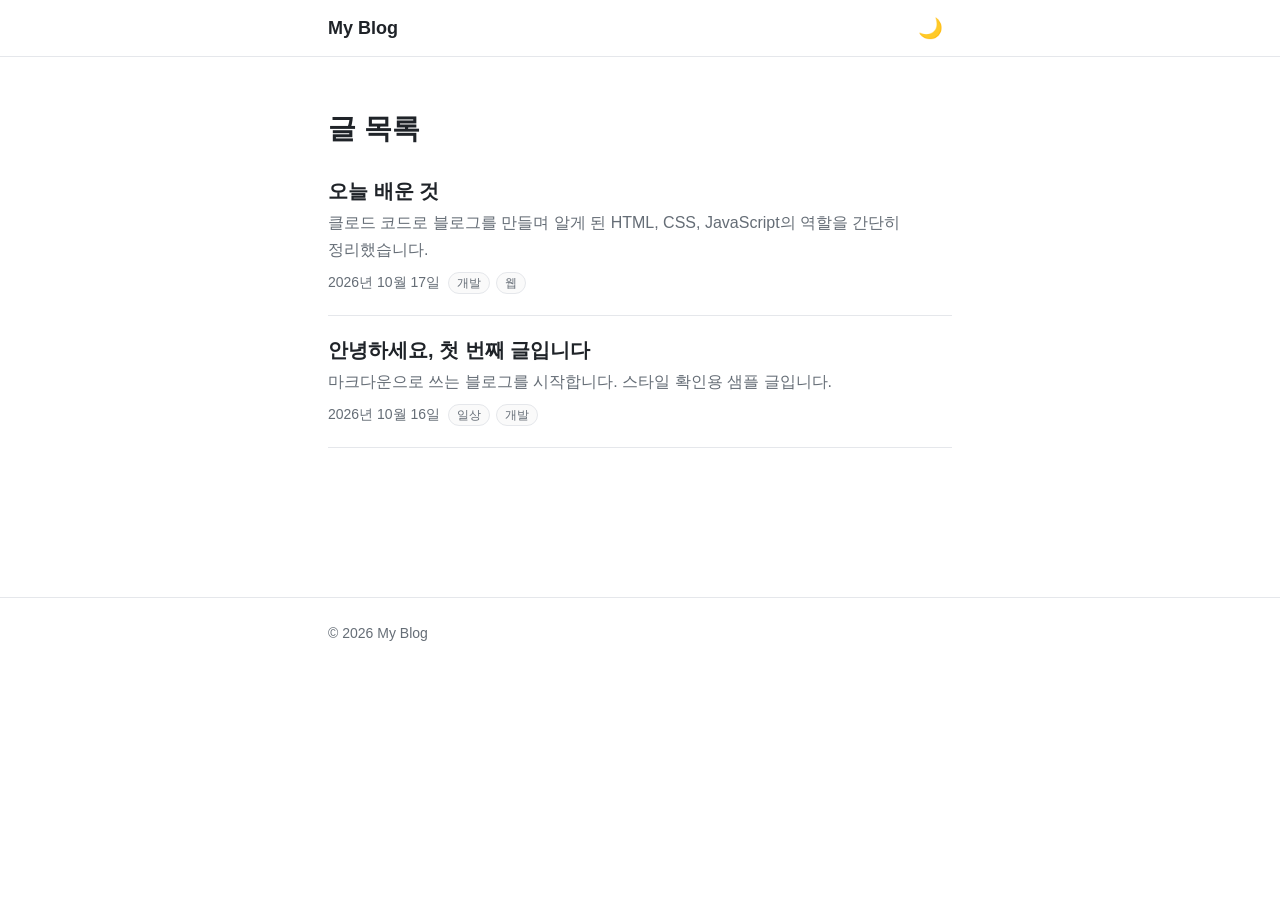
==== index.html @ 303f5e06 "블로그 초기 버전 완성 Co-Authored-By: Claude Sonnet 5.5 <noreply@anthropic.com>" ====
<!DOCTYPE html>
<html lang="ko">
<head>
  <meta charset="utf-8">
  <meta name="viewport" content="width=device-width, initial-scale=1">
  <title>My Blog</title>
  <meta name="description" content="마크다운으로 쓰는 블로그">
  <link rel="icon" href="assets/favicon.svg" type="image/svg+xml">
  <script>
    // FOUC 방지: 렌더링 전에 저장된 테마를 적용한다.
    (function () {
      try {
        var t = localStorage.getItem('theme');
        if (t === 'dark' || t === 'light') document.documentElement.dataset.theme = t;
      } catch (e) {}
    })();
  </script>
  <link rel="stylesheet" href="css/base.css">
  <link rel="stylesheet" href="css/layout.css">
  <link rel="stylesheet" href="css/post.css">
</head>
<body>
  <header class="site-header">
    <div class="container site-header__inner">
      <a class="site-title" href="#/">My Blog</a>
      <button class="theme-toggle" id="theme-toggle" type="button" aria-label="테마 전환">
        <span aria-hidden="true" class="theme-toggle__icon"></span>
      </button>
    </div>
  </header>

  <main class="container" id="app" aria-live="polite"></main>

  <footer class="site-footer">
    <div class="container">© <span id="year"></span> My Blog</div>
  </footer>

  <script src="js/vendor/marked.min.js"></script>
  <script type="module" src="js/main.js"></script>
</body>
</html>
---- css/base.css ----
:root {
  --bg: #ffffff;
  --fg: #1f2328;
  --muted: #656d76;
  --border: #e5e7eb;
  --accent: #2563eb;
  --code-bg: #f3f4f6;
  --card-bg: #fafafa;
  --font-sans: Pretendard, -apple-system, BlinkMacSystemFont, "Segoe UI", "Apple SD Gothic Neo", "Malgun Gothic", "Noto Sans KR", sans-serif;
  --font-mono: ui-monospace, SFMono-Regular, Menlo, Consolas, "D2Coding", monospace;
  color-scheme: light;
}

@media (prefers-color-scheme: dark) {
  :root:not([data-theme="light"]) {
    --bg: #0f1115;
    --fg: #e6e8eb;
    --muted: #9aa3ad;
    --border: #2a2f37;
    --accent: #6ea8fe;
    --code-bg: #1b1f27;
    --card-bg: #151922;
    color-scheme: dark;
  }
}

:root[data-theme="dark"] {
  --bg: #0f1115;
  --fg: #e6e8eb;
  --muted: #9aa3ad;
  --border: #2a2f37;
  --accent: #6ea8fe;
  --code-bg: #1b1f27;
  --card-bg: #151922;
  color-scheme: dark;
}

*, *::before, *::after { box-sizing: border-box; }

html { -webkit-text-size-adjust: 100%; }

body {
  margin: 0;
  background: var(--bg);
  color: var(--fg);
  font-family: var(--font-sans);
  font-size: 1rem;
  line-height: 1.7;
  word-break: keep-all;
  overflow-wrap: anywhere;
  -webkit-font-smoothing: antialiased;
}

a { color: var(--accent); text-underline-offset: 3px; }

img { max-width: 100%; height: auto; }

button { font: inherit; color: inherit; }

:focus-visible { outline: 2px solid var(--accent); outline-offset: 2px; }
---- css/layout.css ----
.container {
  width: 100%;
  max-width: 42rem;
  margin-inline: auto;
  padding-inline: 1rem;
}

.site-header {
  border-bottom: 1px solid var(--border);
  position: sticky;
  top: 0;
  background: var(--bg);
  z-index: 10;
}

.site-header__inner {
  display: flex;
  align-items: center;
  justify-content: space-between;
  min-height: 3.5rem;
}

.site-title {
  color: var(--fg);
  font-weight: 700;
  font-size: 1.125rem;
  text-decoration: none;
}

.theme-toggle {
  width: 44px;
  height: 44px;
  border: 0;
  border-radius: 50%;
  background: transparent;
  cursor: pointer;
  font-size: 1.25rem;
}
.theme-toggle:hover { background: var(--code-bg); }
.theme-toggle__icon::before { content: "🌙"; }
:root[data-theme="dark"] .theme-toggle__icon::before { content: "☀️"; }
@media (prefers-color-scheme: dark) {
  :root:not([data-theme="light"]) .theme-toggle__icon::before { content: "☀️"; }
}

#app { padding-block: 2rem 3rem; min-height: 60vh; }

.page-title { font-size: 1.5rem; margin: 0 0 1.5rem; }

.post-list { list-style: none; margin: 0; padding: 0; }

.post-card {
  padding: 1.25rem 0;
  border-bottom: 1px solid var(--border);
}
.post-card:first-child { padding-top: 0; }

.post-card__title {
  margin: 0 0 .25rem;
  font-size: 1.25rem;
  line-height: 1.4;
}
.post-card__title a { color: var(--fg); text-decoration: none; }
.post-card__title a:hover { color: var(--accent); }

.post-card__summary { margin: .25rem 0 .5rem; color: var(--muted); }

.meta { color: var(--muted); font-size: .875rem; }

.tags { display: inline-flex; flex-wrap: wrap; gap: .375rem; margin-left: .5rem; }
.tag {
  padding: 0 .5rem;
  border: 1px solid var(--border);
  border-radius: 999px;
  font-size: .75rem;
  background: var(--card-bg);
}

.back-link {
  display: inline-block;
  margin-bottom: 1.5rem;
  color: var(--muted);
  text-decoration: none;
  min-height: 44px;
  line-height: 44px;
}
.back-link:hover { color: var(--accent); }

.notice { text-align: center; padding: 3rem 0; color: var(--muted); }

.site-footer {
  border-top: 1px solid var(--border);
  padding-block: 1.5rem;
  color: var(--muted);
  font-size: .875rem;
}

@media (min-width: 640px) {
  .container { padding-inline: 1.5rem; }
  #app { padding-block: 3rem 4rem; }
  .page-title { font-size: 1.75rem; }
}
---- css/post.css ----
.post__header { margin-bottom: 2rem; }
.post__title { font-size: 1.75rem; line-height: 1.3; margin: 0 0 .5rem; }

.prose { font-size: 1.0625rem; line-height: 1.8; }

.prose > :first-child { margin-top: 0; }

.prose h2, .prose h3, .prose h4 { line-height: 1.35; margin: 2.2em 0 .6em; }
.prose h2 { font-size: 1.4rem; padding-bottom: .3em; border-bottom: 1px solid var(--border); }
.prose h3 { font-size: 1.2rem; }
.prose h4 { font-size: 1.05rem; }

.prose p, .prose ul, .prose ol, .prose pre, .prose table, .prose blockquote { margin: 0 0 1.2em; }

.prose ul, .prose ol { padding-left: 1.5em; }
.prose li + li { margin-top: .25em; }

.prose blockquote {
  padding: .1em 1em;
  border-left: 4px solid var(--accent);
  color: var(--muted);
  background: var(--card-bg);
}
.prose blockquote > :last-child { margin-bottom: 0; }

.prose code {
  font-family: var(--font-mono);
  font-size: .9em;
  padding: .15em .4em;
  border-radius: 4px;
  background: var(--code-bg);
  word-break: break-all;
}

.prose pre {
  overflow-x: auto;
  padding: 1rem;
  border-radius: 8px;
  background: var(--code-bg);
  line-height: 1.55;
  -webkit-overflow-scrolling: touch;
}
.prose pre code { padding: 0; background: none; font-size: .875rem; word-break: normal; overflow-wrap: normal; }

.prose table {
  display: block;
  width: max-content;
  max-width: 100%;
  overflow-x: auto;
  border-collapse: collapse;
}
.prose th, .prose td { padding: .5rem .75rem; border: 1px solid var(--border); text-align: left; }
.prose th { background: var(--code-bg); }

.prose img { display: block; margin: 1.5em auto; border-radius: 6px; }

.prose hr { border: 0; border-top: 1px solid var(--border); margin: 2em 0; }

@media (min-width: 640px) {
  .post__title { font-size: 2.125rem; }
  .prose h2 { font-size: 1.6rem; }
}
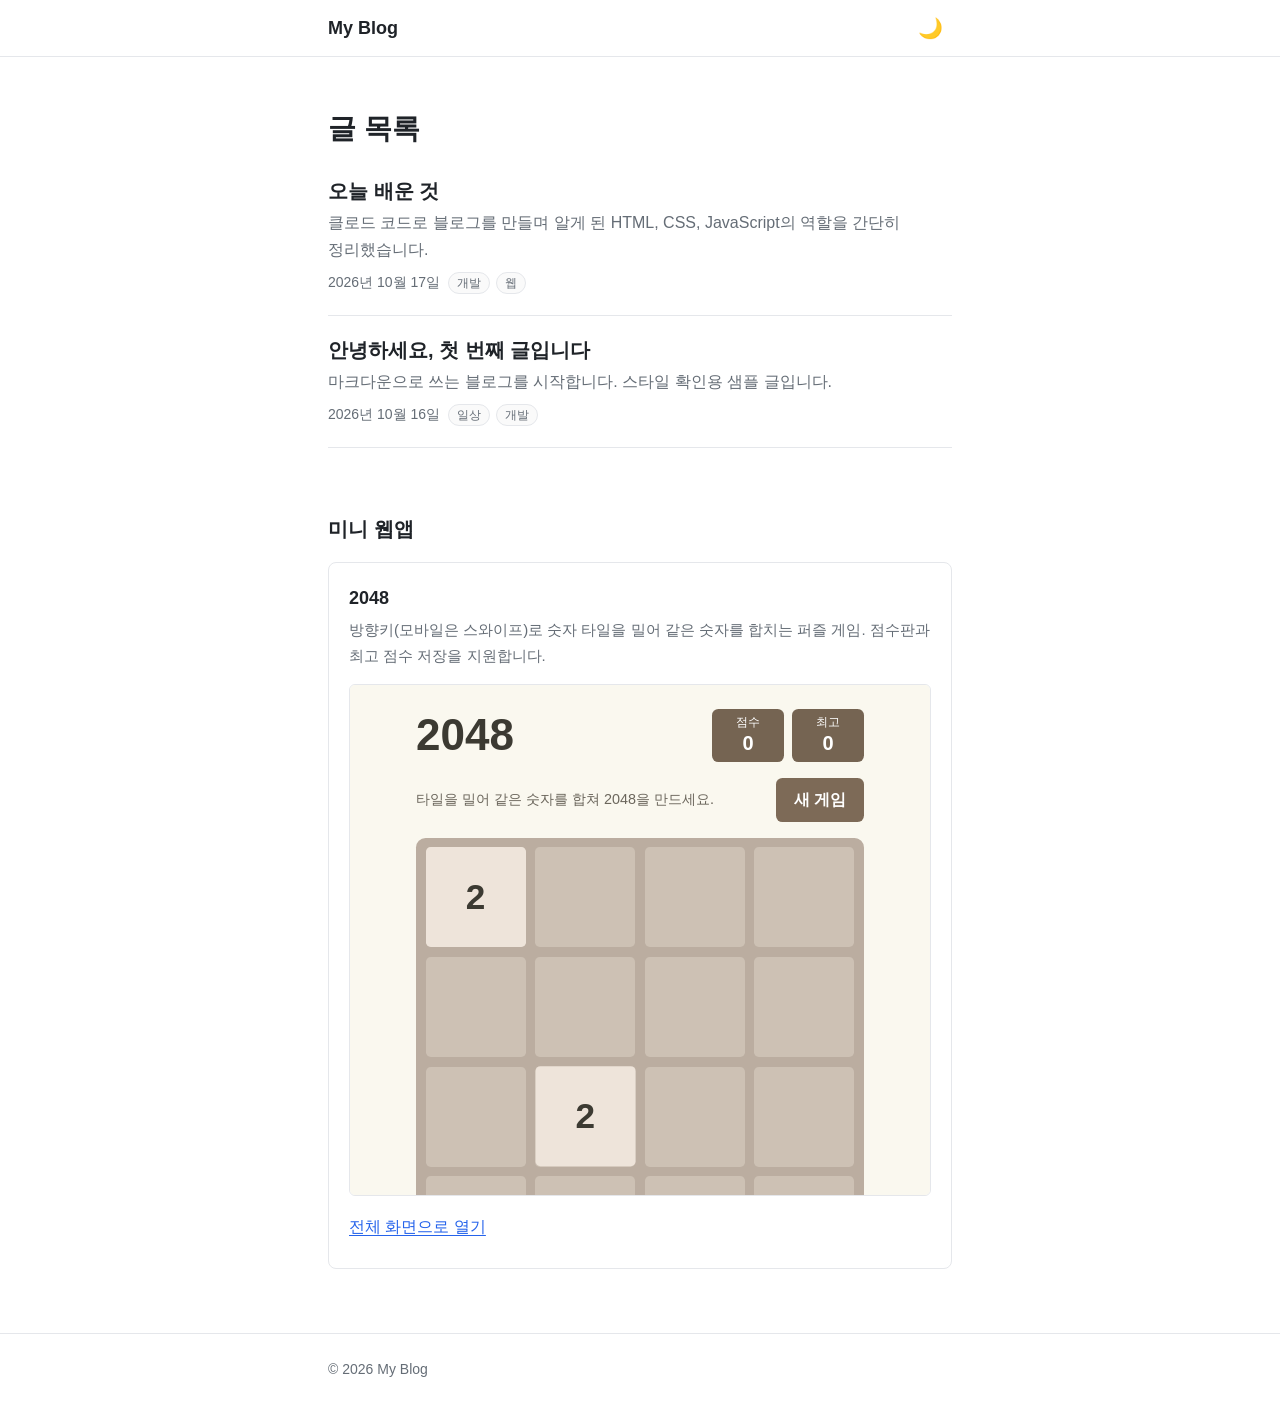
==== commit 95fe20fb: "2048 미니 웹앱 추가 및 메인 페이지 카드 임베드 apps/2048/에 독립 웹앱(방향키·WASD·스와이프, 점수판, 최고 점수 저장)을 만들고 블로그 목록 화면 하단에 ifr" ====
--- a/index.html
+++ b/index.html
@@ -31,6 +31,16 @@
 
   <main class="container" id="app" aria-live="polite"></main>
 
+  <section class="container apps" aria-labelledby="apps-title">
+    <h2 class="apps__heading" id="apps-title">미니 웹앱</h2>
+    <article class="app-card">
+      <h3 class="app-card__title">2048</h3>
+      <p class="app-card__desc">방향키(모바일은 스와이프)로 숫자 타일을 밀어 같은 숫자를 합치는 퍼즐 게임. 점수판과 최고 점수 저장을 지원합니다.</p>
+      <iframe class="app-card__frame" src="apps/2048/" title="2048 게임 미리보기" loading="lazy"></iframe>
+      <a class="app-card__link" href="apps/2048/">전체 화면으로 열기</a>
+    </article>
+  </section>
+
   <footer class="site-footer">
     <div class="container">© <span id="year"></span> My Blog</div>
   </footer>
--- a/css/layout.css
+++ b/css/layout.css
@@ -95,8 +95,37 @@
   font-size: .875rem;
 }
 
+/* 미니 웹앱 섹션은 글 목록 화면에서만 보인다 (#app은 JS가 통째로 다시 그리므로 밖에 둔다). */
+.apps { display: none; padding-block: 0 3rem; }
+body:has(.post-list) .apps { display: block; }
+body:has(.post-list) #app { min-height: 0; }
+
+.apps__heading { margin: 0 0 1rem; font-size: 1.25rem; }
+
+.app-card {
+  padding: 1.25rem;
+  border: 1px solid var(--border);
+  border-radius: .5rem;
+}
+.app-card__title { margin: 0 0 .25rem; font-size: 1.125rem; }
+.app-card__desc { margin: 0 0 1rem; color: var(--muted); font-size: .9375rem; }
+.app-card__frame {
+  display: block;
+  width: 100%;
+  height: 32rem;
+  border: 1px solid var(--border);
+  border-radius: .375rem;
+}
+.app-card__link {
+  display: inline-flex;
+  align-items: center;
+  min-height: 44px;
+  margin-top: .5rem;
+}
+
 @media (min-width: 640px) {
   .container { padding-inline: 1.5rem; }
   #app { padding-block: 3rem 4rem; }
   .page-title { font-size: 1.75rem; }
+  .apps { padding-block: 0 4rem; }
 }
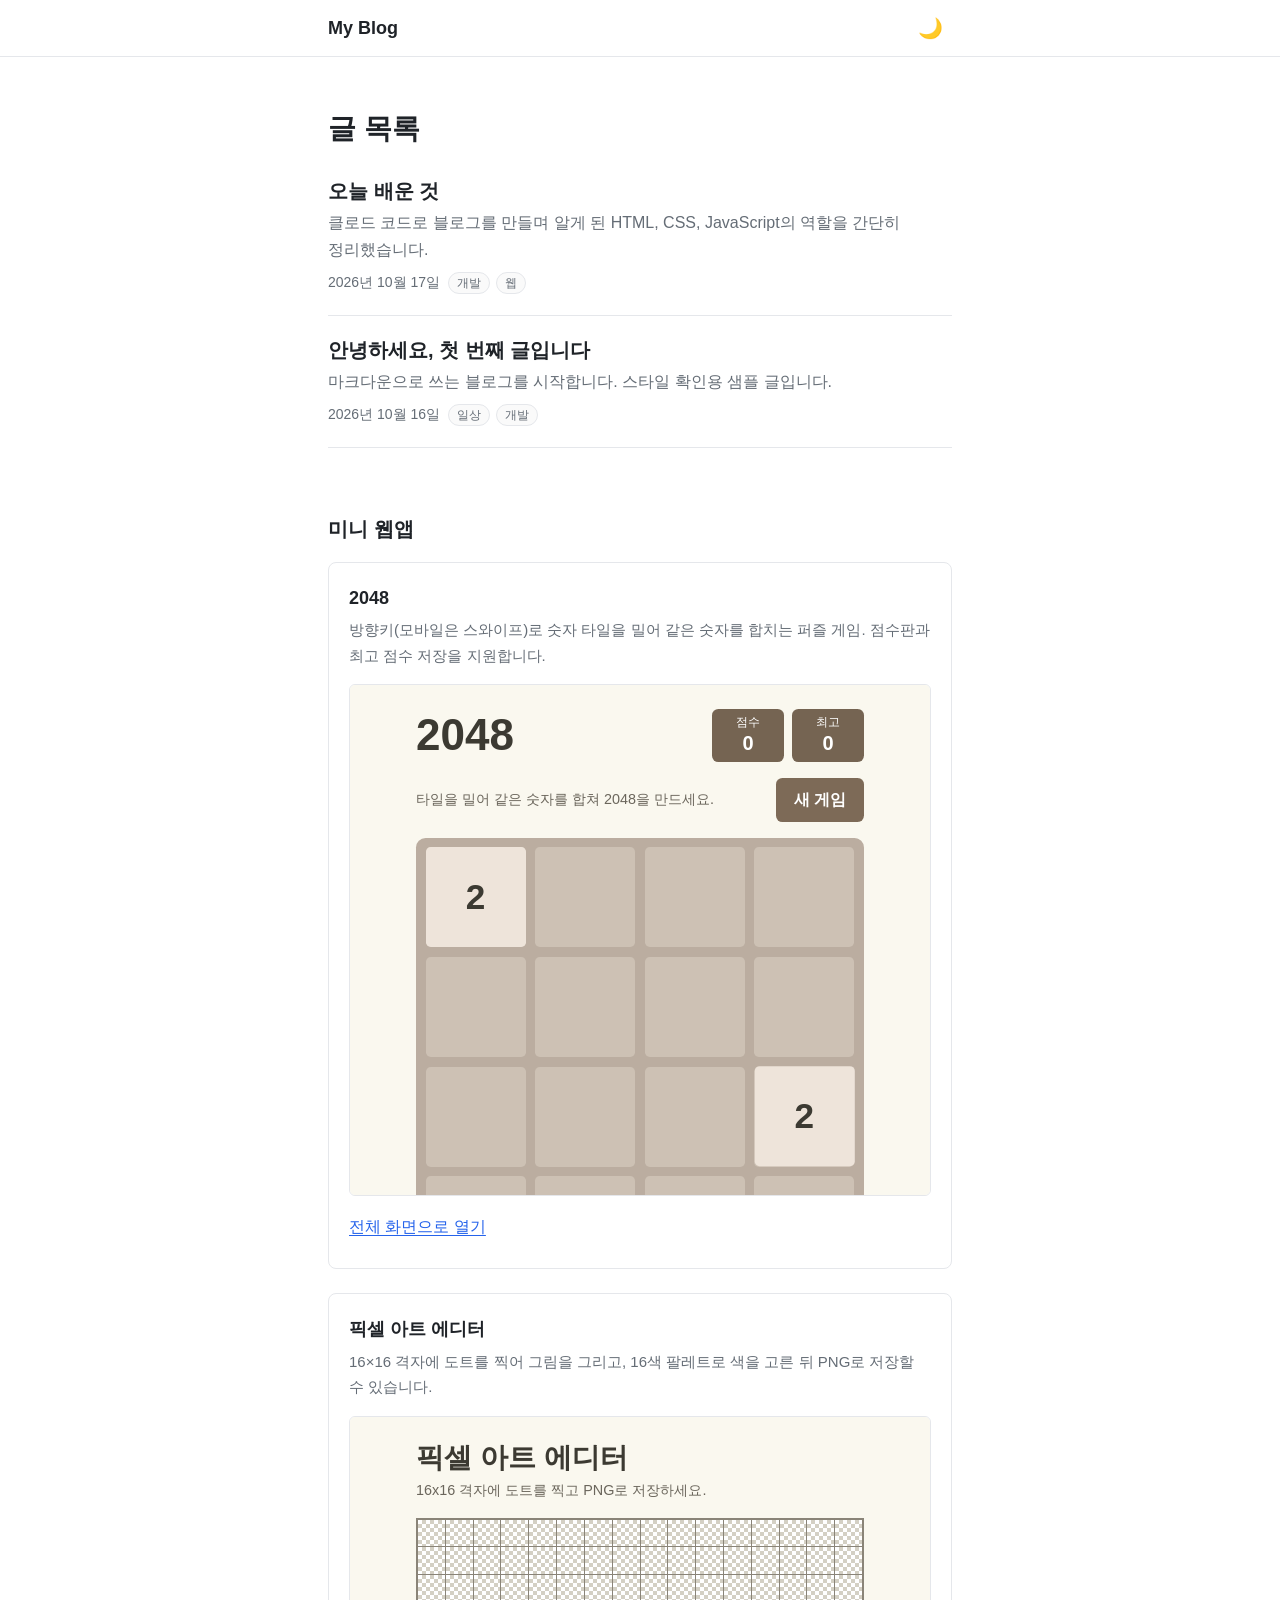
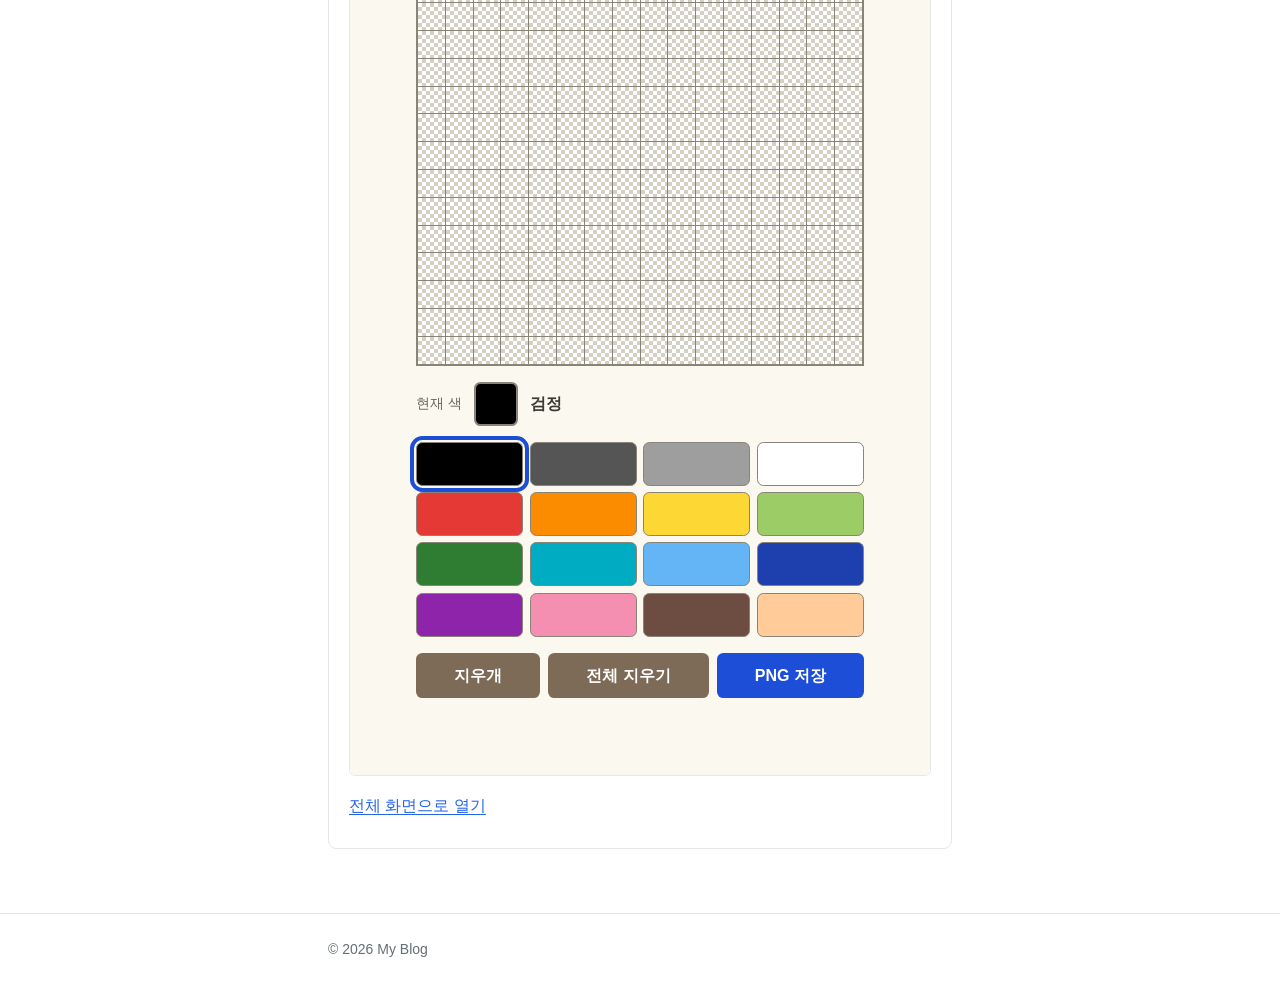
==== commit d6080c04: "픽셀 아트 에디터 미니 웹앱 추가 및 메인 페이지 카드 임베드 apps/pixel-editor/에 16x16 격자 에디터(16색 팔레트, 지우개, 전체 지우기, 투명 배경 PNG " ====
--- a/index.html
+++ b/index.html
@@ -39,6 +39,12 @@
       <iframe class="app-card__frame" src="apps/2048/" title="2048 게임 미리보기" loading="lazy"></iframe>
       <a class="app-card__link" href="apps/2048/">전체 화면으로 열기</a>
     </article>
+    <article class="app-card">
+      <h3 class="app-card__title">픽셀 아트 에디터</h3>
+      <p class="app-card__desc">16×16 격자에 도트를 찍어 그림을 그리고, 16색 팔레트로 색을 고른 뒤 PNG로 저장할 수 있습니다.</p>
+      <iframe class="app-card__frame app-card__frame--tall" src="apps/pixel-editor/" title="픽셀 아트 에디터 미리보기" loading="lazy"></iframe>
+      <a class="app-card__link" href="apps/pixel-editor/">전체 화면으로 열기</a>
+    </article>
   </section>
 
   <footer class="site-footer">
--- a/css/layout.css
+++ b/css/layout.css
@@ -116,6 +116,8 @@
   border: 1px solid var(--border);
   border-radius: .375rem;
 }
+.app-card + .app-card { margin-top: 1.5rem; }
+.app-card__frame--tall { height: 60rem; }
 .app-card__link {
   display: inline-flex;
   align-items: center;
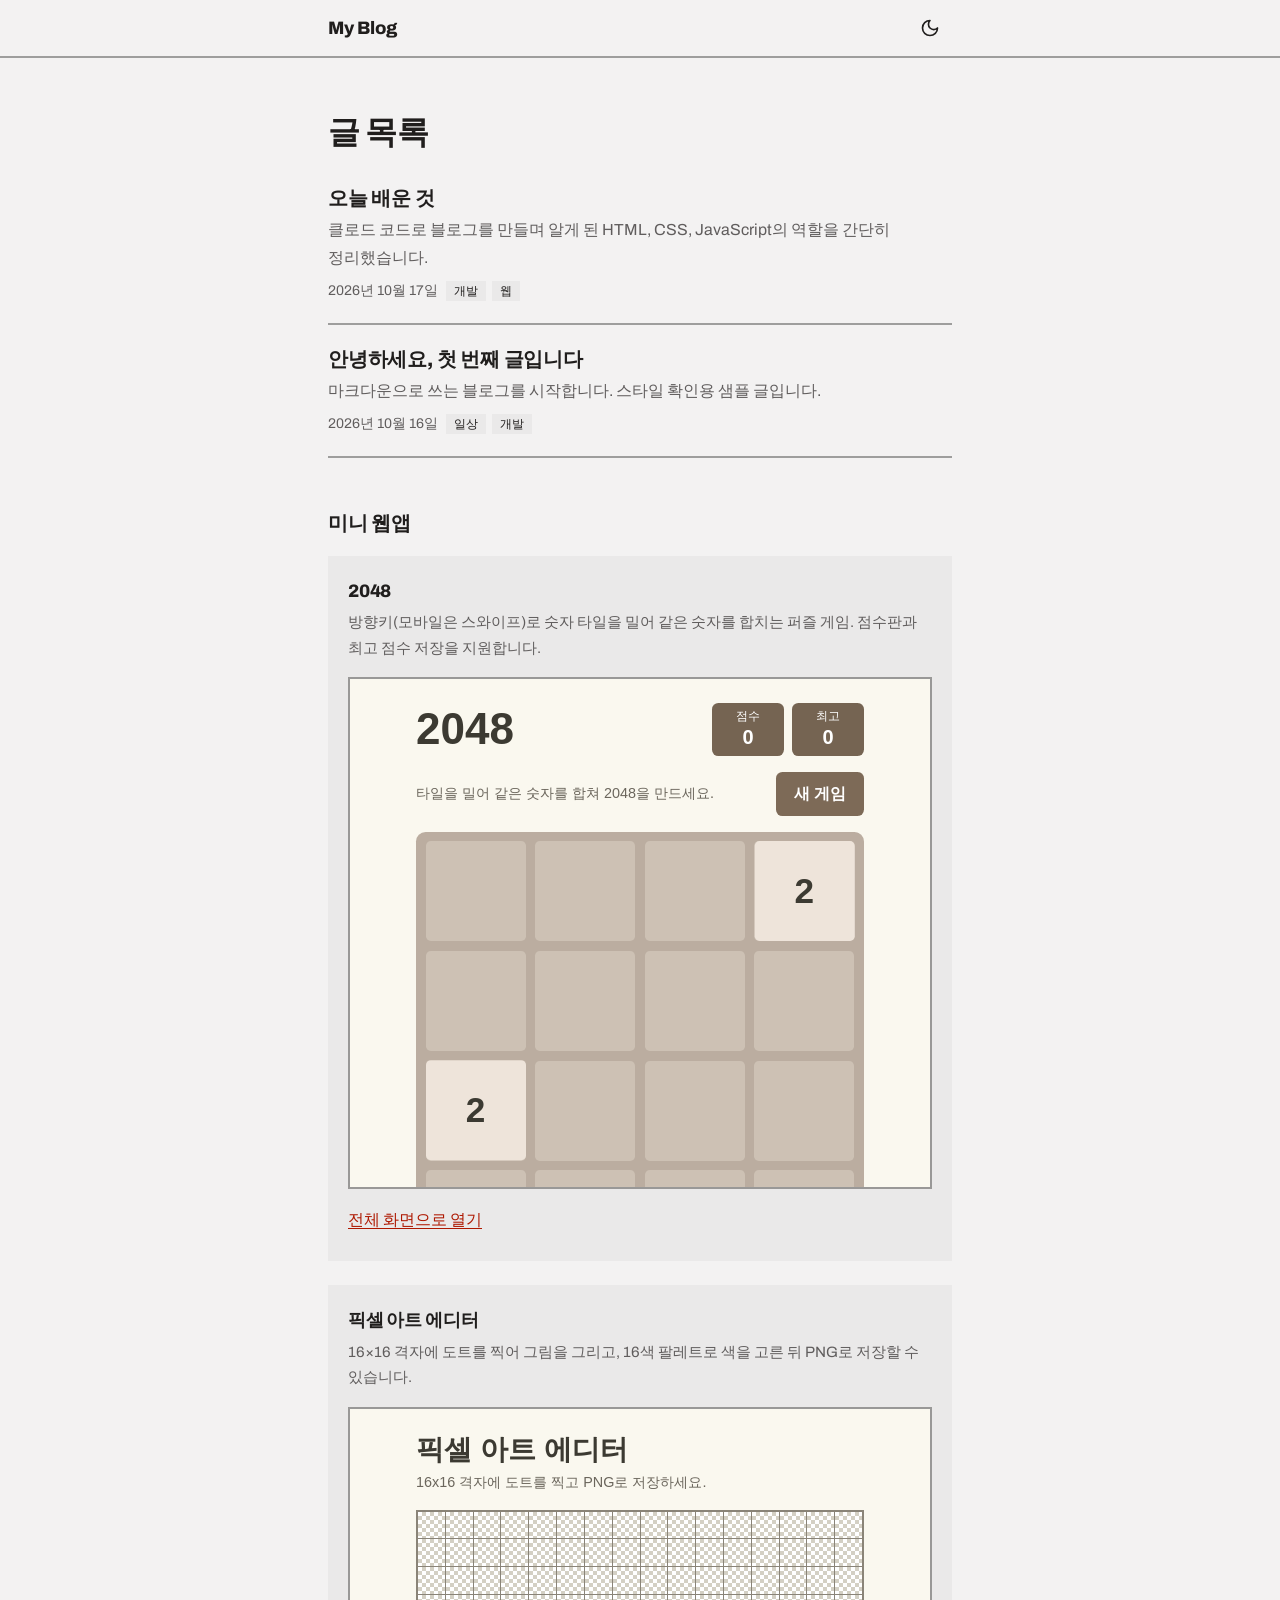
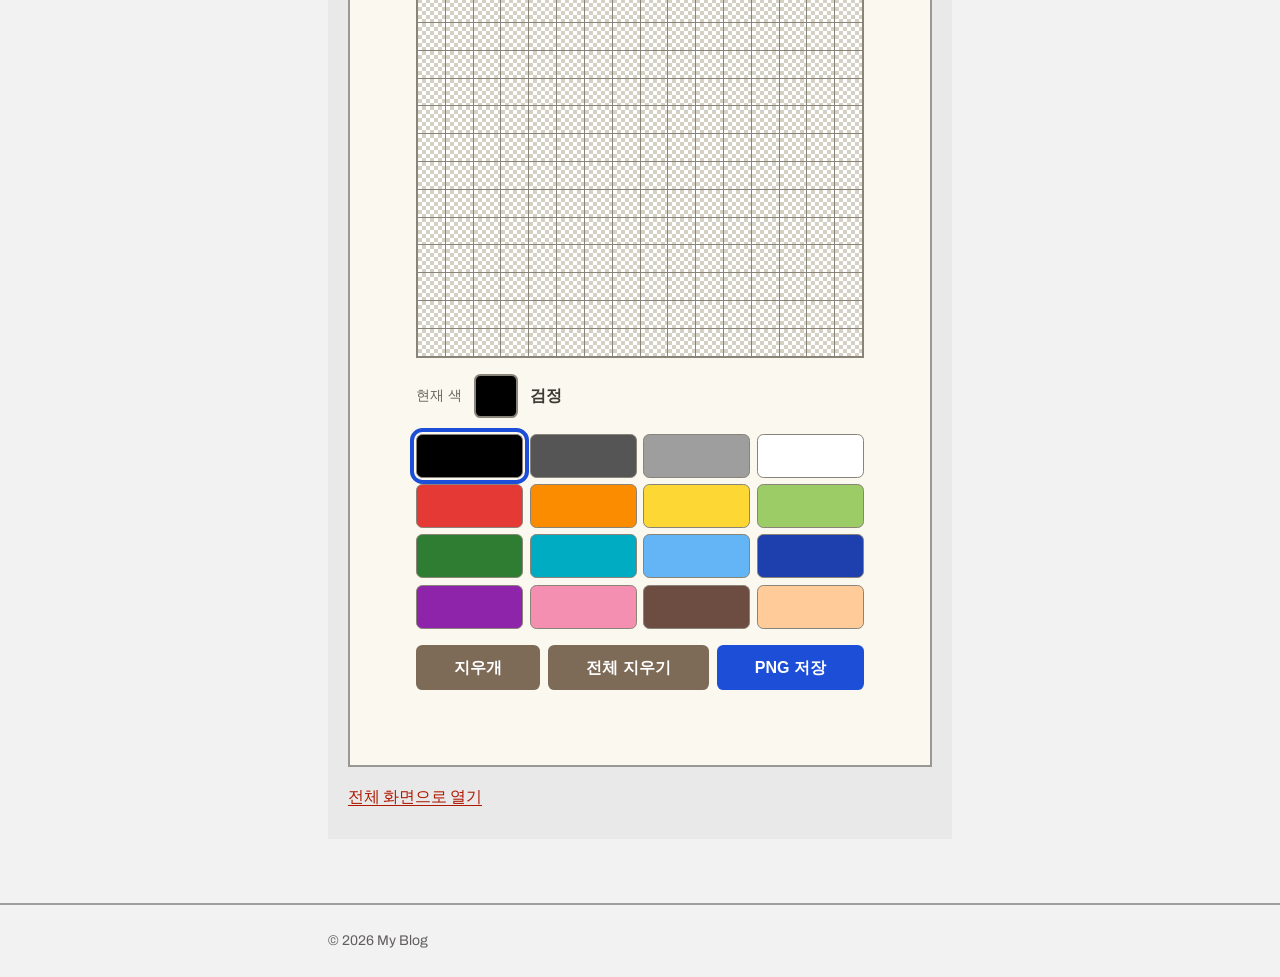
==== commit ca4f7ebf: "디자인 시스템 적용버전 Co-Authored-By: Claude Sonnet 5.5 <noreply@anthropic.com>" ====
--- a/index.html
+++ b/index.html
@@ -15,6 +15,9 @@
       } catch (e) {}
     })();
   </script>
+  <link rel="preconnect" href="https://fonts.googleapis.com">
+  <link rel="preconnect" href="https://fonts.gstatic.com" crossorigin>
+  <link rel="stylesheet" href="https://fonts.googleapis.com/css2?family=Archivo:wght@400;600;800&display=swap">
   <link rel="stylesheet" href="css/base.css">
   <link rel="stylesheet" href="css/layout.css">
   <link rel="stylesheet" href="css/post.css">
--- a/css/base.css
+++ b/css/base.css
@@ -1,37 +1,43 @@
+/* Modernist 디자인 시스템 토큰. 다크는 같은 구조로 직접 만든 변형이다. */
 :root {
-  --bg: #ffffff;
-  --fg: #1f2328;
-  --muted: #656d76;
-  --border: #e5e7eb;
-  --accent: #2563eb;
-  --code-bg: #f3f4f6;
-  --card-bg: #fafafa;
-  --font-sans: Pretendard, -apple-system, BlinkMacSystemFont, "Segoe UI", "Apple SD Gothic Neo", "Malgun Gothic", "Noto Sans KR", sans-serif;
+  --bg: #f3f2f2;
+  --fg: #201e1d;
+  --muted: #605d5d;
+  /* 2px 굵은 구분선·테두리에 쓰는 선 색 */
+  --border: color-mix(in srgb, var(--fg) 40%, transparent);
+  --accent: #ec3013;
+  /* 본문 크기 텍스트는 강조색 그대로면 대비가 모자라 진한 단계를 쓴다 */
+  --accent-text: #ae1800;
+  --code-bg: #eae9e9;
+  --card-bg: #eae9e9;
+  --font-sans: Archivo, Pretendard, -apple-system, BlinkMacSystemFont, "Segoe UI", "Apple SD Gothic Neo", "Malgun Gothic", "Noto Sans KR", sans-serif;
+  --font-heading-weight: 800;
   --font-mono: ui-monospace, SFMono-Regular, Menlo, Consolas, "D2Coding", monospace;
+  --rule: 2px;
   color-scheme: light;
 }
 
 @media (prefers-color-scheme: dark) {
   :root:not([data-theme="light"]) {
-    --bg: #0f1115;
-    --fg: #e6e8eb;
-    --muted: #9aa3ad;
-    --border: #2a2f37;
-    --accent: #6ea8fe;
-    --code-bg: #1b1f27;
-    --card-bg: #151922;
+    --bg: #201e1d;
+    --fg: #f3f2f2;
+    --muted: #bab6b6;
+    --accent: #ff563c;
+    --accent-text: #ff7a63;
+    --code-bg: #2d2b2b;
+    --card-bg: #2d2b2b;
     color-scheme: dark;
   }
 }
 
 :root[data-theme="dark"] {
-  --bg: #0f1115;
-  --fg: #e6e8eb;
-  --muted: #9aa3ad;
-  --border: #2a2f37;
-  --accent: #6ea8fe;
-  --code-bg: #1b1f27;
-  --card-bg: #151922;
+  --bg: #201e1d;
+  --fg: #f3f2f2;
+  --muted: #bab6b6;
+  --accent: #ff563c;
+  --accent-text: #ff7a63;
+  --code-bg: #2d2b2b;
+  --card-bg: #2d2b2b;
   color-scheme: dark;
 }
 
@@ -51,10 +57,18 @@
   -webkit-font-smoothing: antialiased;
 }
 
-a { color: var(--accent); text-underline-offset: 3px; }
+h1, h2, h3, h4, h5, h6 {
+  font-family: var(--font-sans);
+  font-weight: var(--font-heading-weight);
+  letter-spacing: -0.01em;
+}
+
+a { color: var(--accent-text); text-underline-offset: 3px; }
 
 img { max-width: 100%; height: auto; }
 
 button { font: inherit; color: inherit; }
 
+::selection { background: color-mix(in srgb, var(--accent) 30%, transparent); }
+
 :focus-visible { outline: 2px solid var(--accent); outline-offset: 2px; }
--- a/css/layout.css
+++ b/css/layout.css
@@ -6,7 +6,7 @@
 }
 
 .site-header {
-  border-bottom: 1px solid var(--border);
+  border-bottom: var(--rule) solid var(--border);
   position: sticky;
   top: 0;
   background: var(--bg);
@@ -22,36 +22,52 @@
 
 .site-title {
   color: var(--fg);
-  font-weight: 700;
+  font-weight: var(--font-heading-weight);
   font-size: 1.125rem;
   text-decoration: none;
 }
+.site-title:hover { color: var(--accent-text); }
 
 .theme-toggle {
+  display: inline-flex;
+  align-items: center;
+  justify-content: center;
   width: 44px;
   height: 44px;
   border: 0;
-  border-radius: 50%;
+  border-radius: 0;
   background: transparent;
   cursor: pointer;
-  font-size: 1.25rem;
 }
 .theme-toggle:hover { background: var(--code-bg); }
-.theme-toggle__icon::before { content: "🌙"; }
-:root[data-theme="dark"] .theme-toggle__icon::before { content: "☀️"; }
+
+/* Lucide moon / sun (ISC). currentColor 마스크로 그려 테마 색을 따른다. */
+.theme-toggle__icon {
+  width: 20px;
+  height: 20px;
+  background: currentColor;
+  -webkit-mask: var(--icon) center / contain no-repeat;
+  mask: var(--icon) center / contain no-repeat;
+  --icon: url("data:image/svg+xml,%3Csvg xmlns='http://www.w3.org/2000/svg' viewBox='0 0 24 24' fill='none' stroke='black' stroke-width='2' stroke-linecap='round' stroke-linejoin='round'%3E%3Cpath d='M12 3a6 6 0 0 0 9 9 9 9 0 1 1-9-9Z'/%3E%3C/svg%3E");
+}
+:root[data-theme="dark"] .theme-toggle__icon {
+  --icon: url("data:image/svg+xml,%3Csvg xmlns='http://www.w3.org/2000/svg' viewBox='0 0 24 24' fill='none' stroke='black' stroke-width='2' stroke-linecap='round' stroke-linejoin='round'%3E%3Ccircle cx='12' cy='12' r='4'/%3E%3Cpath d='M12 2v2M12 20v2m-7.07-17.07 1.41 1.41m11.32 11.32 1.41 1.41M2 12h2m16 0h2M6.34 17.66l-1.41 1.41M19.07 4.93l-1.41 1.41'/%3E%3C/svg%3E");
+}
 @media (prefers-color-scheme: dark) {
-  :root:not([data-theme="light"]) .theme-toggle__icon::before { content: "☀️"; }
+  :root:not([data-theme="light"]) .theme-toggle__icon {
+    --icon: url("data:image/svg+xml,%3Csvg xmlns='http://www.w3.org/2000/svg' viewBox='0 0 24 24' fill='none' stroke='black' stroke-width='2' stroke-linecap='round' stroke-linejoin='round'%3E%3Ccircle cx='12' cy='12' r='4'/%3E%3Cpath d='M12 2v2M12 20v2m-7.07-17.07 1.41 1.41m11.32 11.32 1.41 1.41M2 12h2m16 0h2M6.34 17.66l-1.41 1.41M19.07 4.93l-1.41 1.41'/%3E%3C/svg%3E");
+  }
 }
 
 #app { padding-block: 2rem 3rem; min-height: 60vh; }
 
-.page-title { font-size: 1.5rem; margin: 0 0 1.5rem; }
+.page-title { font-size: 1.75rem; margin: 0 0 1.5rem; }
 
 .post-list { list-style: none; margin: 0; padding: 0; }
 
 .post-card {
   padding: 1.25rem 0;
-  border-bottom: 1px solid var(--border);
+  border-bottom: var(--rule) solid var(--border);
 }
 .post-card:first-child { padding-top: 0; }
 
@@ -61,7 +77,7 @@
   line-height: 1.4;
 }
 .post-card__title a { color: var(--fg); text-decoration: none; }
-.post-card__title a:hover { color: var(--accent); }
+.post-card__title a:hover { color: var(--accent-text); }
 
 .post-card__summary { margin: .25rem 0 .5rem; color: var(--muted); }
 
@@ -70,10 +86,10 @@
 .tags { display: inline-flex; flex-wrap: wrap; gap: .375rem; margin-left: .5rem; }
 .tag {
   padding: 0 .5rem;
-  border: 1px solid var(--border);
-  border-radius: 999px;
+  border-radius: 0;
   font-size: .75rem;
-  background: var(--card-bg);
+  background: var(--code-bg);
+  color: var(--fg);
 }
 
 .back-link {
@@ -84,28 +100,28 @@
   min-height: 44px;
   line-height: 44px;
 }
-.back-link:hover { color: var(--accent); }
+.back-link:hover { color: var(--accent-text); }
 
-.notice { text-align: center; padding: 3rem 0; color: var(--muted); }
+.notice { padding: 3rem 0; color: var(--muted); }
 
 .site-footer {
-  border-top: 1px solid var(--border);
+  border-top: var(--rule) solid var(--border);
   padding-block: 1.5rem;
   color: var(--muted);
   font-size: .875rem;
 }
 
 /* 미니 웹앱 섹션은 글 목록 화면에서만 보인다 (#app은 JS가 통째로 다시 그리므로 밖에 둔다). */
-.apps { display: none; padding-block: 0 3rem; }
+.apps { display: none; padding-block: 2rem 3rem; }
 body:has(.post-list) .apps { display: block; }
-body:has(.post-list) #app { min-height: 0; }
+body:has(.post-list) #app { min-height: 0; padding-bottom: 0; }
 
 .apps__heading { margin: 0 0 1rem; font-size: 1.25rem; }
 
 .app-card {
   padding: 1.25rem;
-  border: 1px solid var(--border);
-  border-radius: .5rem;
+  border-radius: 0;
+  background: var(--card-bg);
 }
 .app-card__title { margin: 0 0 .25rem; font-size: 1.125rem; }
 .app-card__desc { margin: 0 0 1rem; color: var(--muted); font-size: .9375rem; }
@@ -113,8 +129,8 @@
   display: block;
   width: 100%;
   height: 32rem;
-  border: 1px solid var(--border);
-  border-radius: .375rem;
+  border: var(--rule) solid var(--border);
+  border-radius: 0;
 }
 .app-card + .app-card { margin-top: 1.5rem; }
 .app-card__frame--tall { height: 60rem; }
@@ -128,6 +144,6 @@
 @media (min-width: 640px) {
   .container { padding-inline: 1.5rem; }
   #app { padding-block: 3rem 4rem; }
-  .page-title { font-size: 1.75rem; }
-  .apps { padding-block: 0 4rem; }
+  .page-title { font-size: 2rem; }
+  .apps { padding-block: 3rem 4rem; }
 }
--- a/css/post.css
+++ b/css/post.css
@@ -6,7 +6,7 @@
 .prose > :first-child { margin-top: 0; }
 
 .prose h2, .prose h3, .prose h4 { line-height: 1.35; margin: 2.2em 0 .6em; }
-.prose h2 { font-size: 1.4rem; padding-bottom: .3em; border-bottom: 1px solid var(--border); }
+.prose h2 { font-size: 1.4rem; padding-bottom: .3em; border-bottom: var(--rule) solid var(--border); }
 .prose h3 { font-size: 1.2rem; }
 .prose h4 { font-size: 1.05rem; }
 
@@ -17,7 +17,7 @@
 
 .prose blockquote {
   padding: .1em 1em;
-  border-left: 4px solid var(--accent);
+  border-left: var(--rule) solid var(--accent);
   color: var(--muted);
   background: var(--card-bg);
 }
@@ -27,7 +27,7 @@
   font-family: var(--font-mono);
   font-size: .9em;
   padding: .15em .4em;
-  border-radius: 4px;
+  border-radius: 0;
   background: var(--code-bg);
   word-break: break-all;
 }
@@ -35,7 +35,7 @@
 .prose pre {
   overflow-x: auto;
   padding: 1rem;
-  border-radius: 8px;
+  border-radius: 0;
   background: var(--code-bg);
   line-height: 1.55;
   -webkit-overflow-scrolling: touch;
@@ -49,12 +49,13 @@
   overflow-x: auto;
   border-collapse: collapse;
 }
-.prose th, .prose td { padding: .5rem .75rem; border: 1px solid var(--border); text-align: left; }
-.prose th { background: var(--code-bg); }
+.prose th, .prose td { padding: .5rem .75rem; border: 0; border-bottom: 1px solid var(--border); text-align: left; }
+.prose th { background: var(--code-bg); border-bottom: var(--rule) solid var(--border); }
 
-.prose img { display: block; margin: 1.5em auto; border-radius: 6px; }
+/* 디자인 시스템 규칙: 사진은 흑백으로, 가운데 정렬 없이 왼쪽에 붙인다. */
+.prose img { display: block; margin: 1.5em 0; border-radius: 0; filter: grayscale(1) contrast(1.08); }
 
-.prose hr { border: 0; border-top: 1px solid var(--border); margin: 2em 0; }
+.prose hr { border: 0; border-top: var(--rule) solid var(--border); margin: 2em 0; }
 
 @media (min-width: 640px) {
   .post__title { font-size: 2.125rem; }
